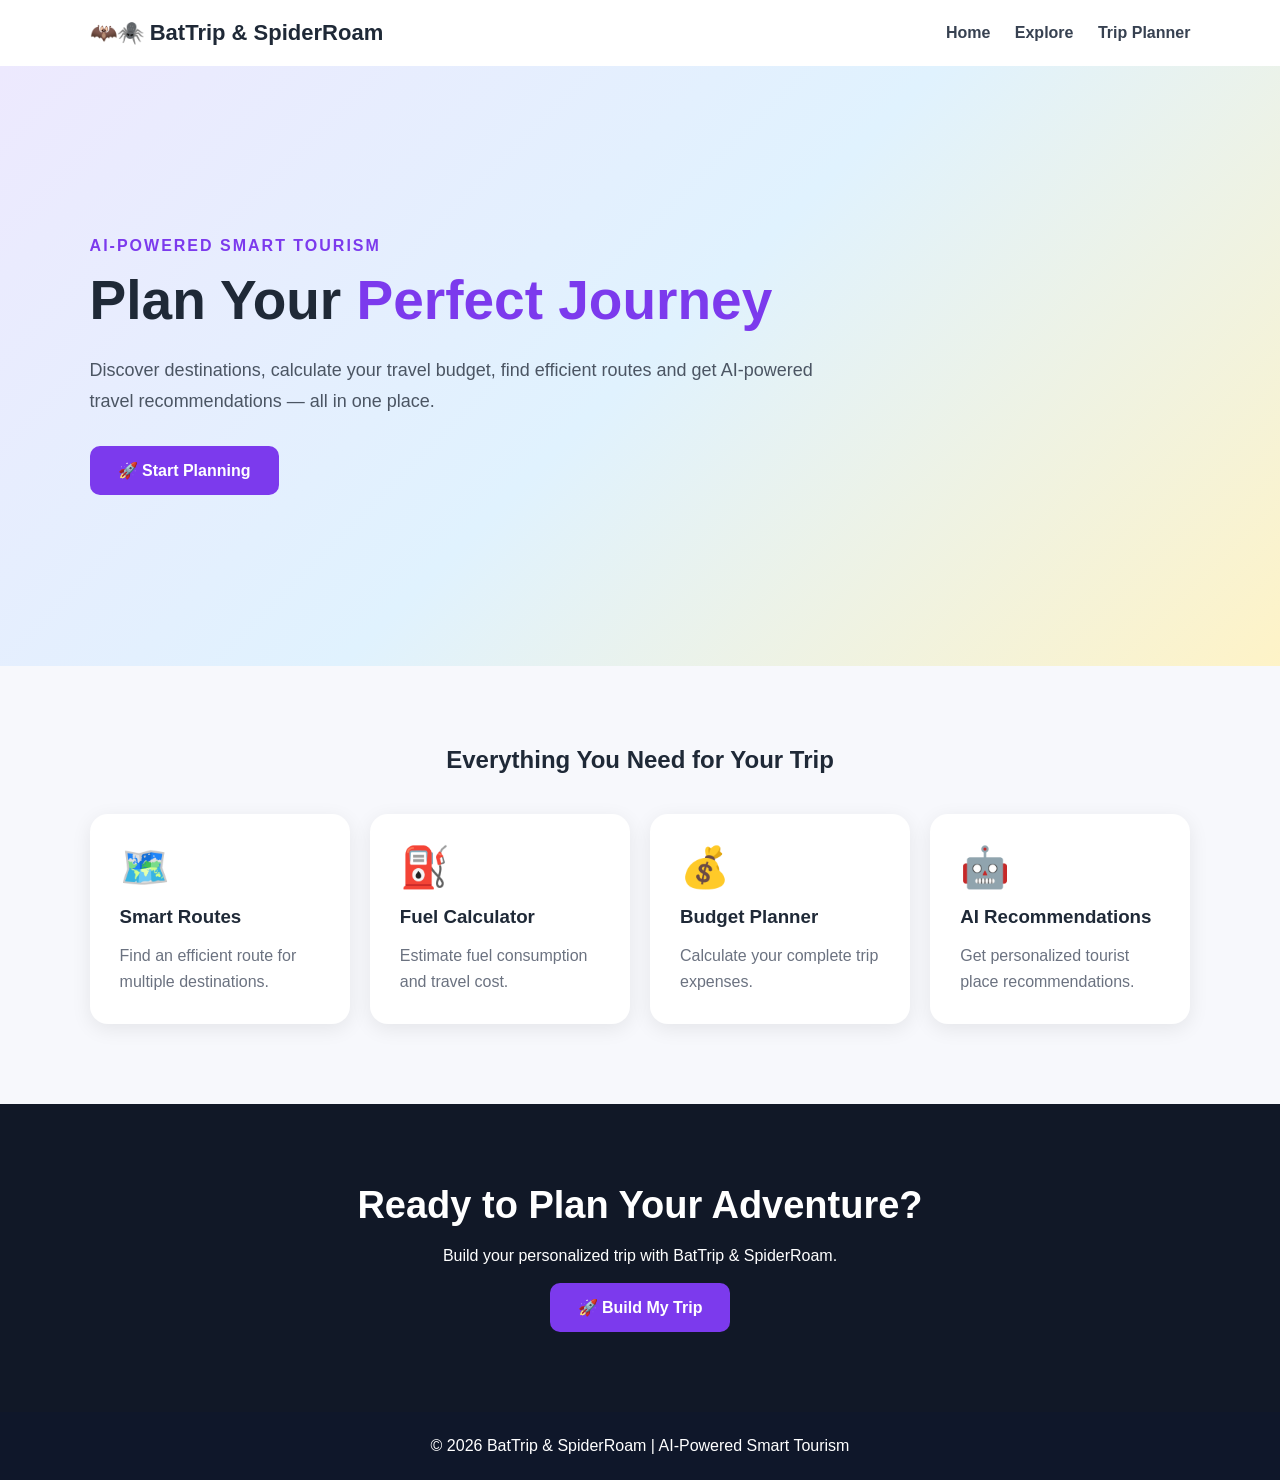
==== index.html @ 1167b887 "Add initial HTML structure for BatTrip & SpiderRoam Initial HTML structure for BatTrip & SpiderRoam " ====
<!DOCTYPE html>
<html lang="en">

<head>
    <meta charset="UTF-8">
    <meta name="viewport" content="width=device-width, initial-scale=1.0">

    <title>BatTrip & SpiderRoam</title>

    <style>
        * {
            margin: 0;
            padding: 0;
            box-sizing: border-box;
        }

        body {
            font-family: Arial, sans-serif;
            background: #f7f8fc;
            color: #1f2937;
        }

        header {
            background: white;
            padding: 20px 7%;
            display: flex;
            justify-content: space-between;
            align-items: center;
            box-shadow: 0 2px 10px rgba(0, 0, 0, 0.08);
        }

        .logo {
            font-size: 22px;
            font-weight: bold;
        }

        nav a {
            text-decoration: none;
            margin-left: 20px;
            color: #374151;
            font-weight: bold;
        }

        .hero {
            min-height: 600px;
            padding: 100px 7%;
            display: flex;
            align-items: center;
            background: linear-gradient(135deg,
                    #ede9fe,
                    #e0f2fe,
                    #fef3c7);
        }

        .hero-content {
            max-width: 750px;
        }

        .tagline {
            color: #7c3aed;
            font-weight: bold;
            letter-spacing: 2px;
            margin-bottom: 15px;
        }

        h1 {
            font-size: 55px;
            line-height: 1.1;
            margin-bottom: 25px;
        }

        h1 span {
            color: #7c3aed;
        }

        .hero p {
            font-size: 18px;
            line-height: 1.7;
            color: #4b5563;
            margin-bottom: 30px;
        }

        button {
            padding: 15px 28px;
            border: none;
            border-radius: 10px;
            background: #7c3aed;
            color: white;
            font-size: 16px;
            font-weight: bold;
        }

        .features {
            padding: 80px 7%;
        }

        .section-title {
            text-align: center;
            margin-bottom: 40px;
        }

        .cards {
            display: grid;
            grid-template-columns: repeat(4, 1fr);
            gap: 20px;
        }

        .card {
            background: white;
            padding: 30px;
            border-radius: 18px;
            box-shadow: 0 5px 20px rgba(0, 0, 0, 0.08);
        }

        .card h3 {
            margin: 15px 0;
        }

        .card p {
            color: #6b7280;
            line-height: 1.6;
        }

        .planner {
            padding: 80px 7%;
            background: #111827;
            text-align: center;
            color: white;
        }

        .planner h2 {
            font-size: 38px;
            margin-bottom: 20px;
        }

        footer {
            background: #0f172a;
            color: white;
            text-align: center;
            padding: 25px;
        }

        @media (max-width: 800px) {
            header {
                flex-direction: column;
                gap: 15px;
            }

            .hero {
                padding: 70px 7%;
            }

            h1 {
                font-size: 40px;
            }

            .cards {
                grid-template-columns: 1fr;
            }
        }
    </style>
</head>

<body>

    <header>
        <div class="logo">🦇🕷️ BatTrip & SpiderRoam </div>

        <nav>
            <a href="#">Home</a>
            <a href="#features">Explore</a>
            <a href="#planner">Trip Planner</a>
        </nav>
    </header>

    <section class="hero">

        <div class="hero-content">

            <div class="tagline">
                AI-POWERED SMART TOURISM
            </div>

            <h1>
                Plan Your
                <span>Perfect Journey</span>
            </h1>

            <p>
                Discover destinations, calculate your travel budget,
                find efficient routes and get AI-powered travel
                recommendations — all in one place.
            </p>

            <button onclick="window.location.href='planner.html'">
                🚀 Start Planning
            </button>

        </div>

    </section>

    <section class="features" id="features">

        <div class="section-title">
            <h2>Everything You Need for Your Trip</h2>
        </div>

        <div class="cards">

            <div class="card">
                <div style="font-size:40px;">🗺️</div>
                <h3>Smart Routes</h3>
                <p>
                    Find an efficient route for multiple destinations.
                </p>
            </div>

            <div class="card">
                <div style="font-size:40px;">⛽</div>
                <h3>Fuel Calculator</h3>
                <p>
                    Estimate fuel consumption and travel cost.
                </p>
            </div>

            <div class="card">
                <div style="font-size:40px;">💰</div>
                <h3>Budget Planner</h3>
                <p>
                    Calculate your complete trip expenses.
                </p>
            </div>

            <div class="card">
                <div style="font-size:40px;">🤖</div>
                <h3>AI Recommendations</h3>
                <p>
                    Get personalized tourist place recommendations.
                </p>
            </div>

        </div>

    </section>

    <section class="planner" id="planner">

        <h2>Ready to Plan Your Adventure?</h2>

        <p>
            Build your personalized trip with BatTrip & SpiderRoam.
        </p>

        <br>

        <button onclick="window.location.href='planner.html'">
            🚀 Build My Trip
        </button>

    </section>

    <footer>
        © 2026 BatTrip & SpiderRoam | AI-Powered Smart Tourism
    </footer>

    <script>
        function startPlanning() {
            alert("Trip Planner will be available soon!");
        }
    </script>

</body>

</html>
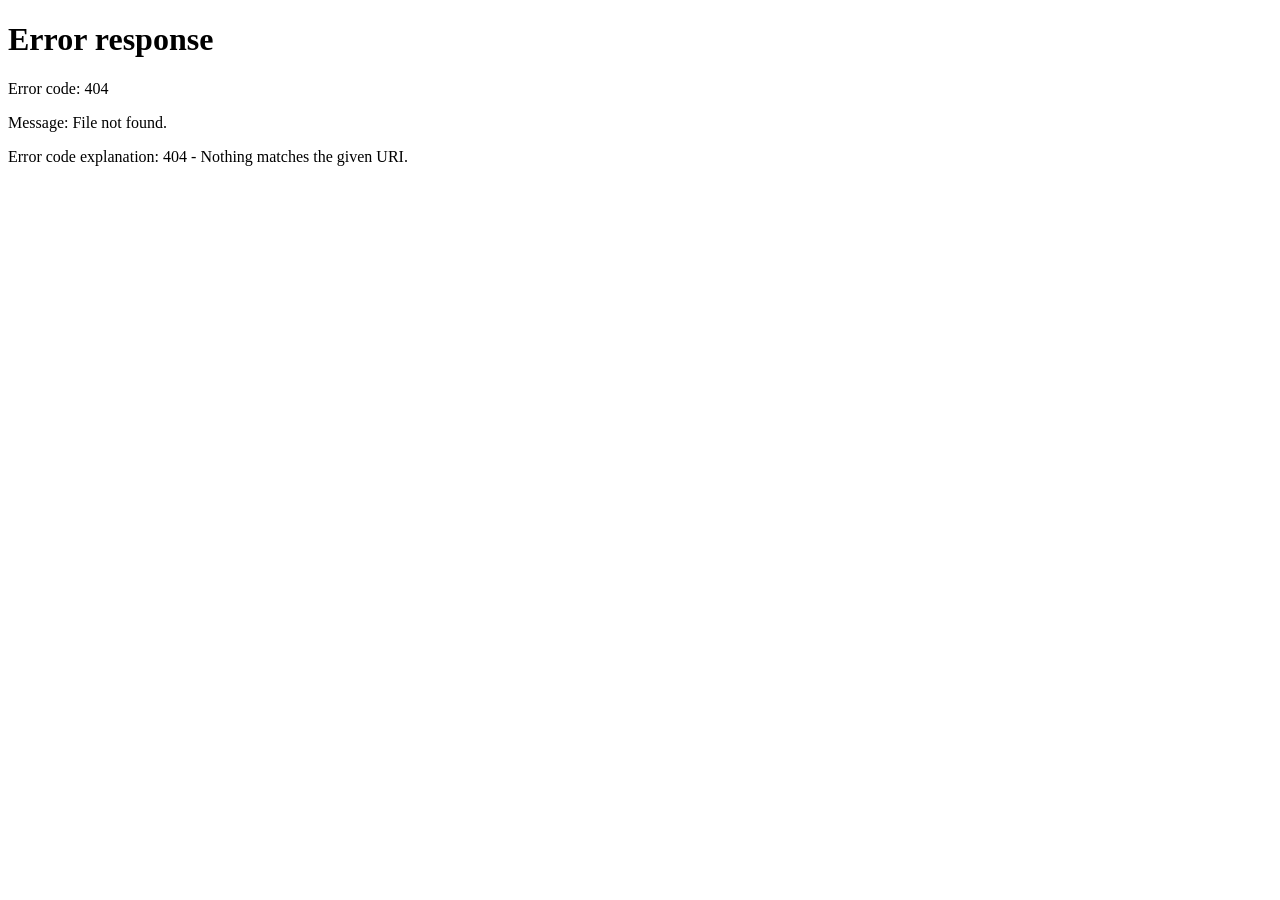
==== commit e8af630f: "Update index.html to redirect to Frontend Redirect to Frontend/index.html and display loading messag" ====
--- a/index.html
+++ b/index.html
@@ -1,275 +1,17 @@
 <!DOCTYPE html>
 <html lang="en">
-
 <head>
     <meta charset="UTF-8">
     <meta name="viewport" content="width=device-width, initial-scale=1.0">
-
+    <meta http-equiv="refresh" content="0; url=Frontend/index.html">
     <title>BatTrip & SpiderRoam</title>
-
-    <style>
-        * {
-            margin: 0;
-            padding: 0;
-            box-sizing: border-box;
-        }
-
-        body {
-            font-family: Arial, sans-serif;
-            background: #f7f8fc;
-            color: #1f2937;
-        }
-
-        header {
-            background: white;
-            padding: 20px 7%;
-            display: flex;
-            justify-content: space-between;
-            align-items: center;
-            box-shadow: 0 2px 10px rgba(0, 0, 0, 0.08);
-        }
-
-        .logo {
-            font-size: 22px;
-            font-weight: bold;
-        }
-
-        nav a {
-            text-decoration: none;
-            margin-left: 20px;
-            color: #374151;
-            font-weight: bold;
-        }
-
-        .hero {
-            min-height: 600px;
-            padding: 100px 7%;
-            display: flex;
-            align-items: center;
-            background: linear-gradient(135deg,
-                    #ede9fe,
-                    #e0f2fe,
-                    #fef3c7);
-        }
-
-        .hero-content {
-            max-width: 750px;
-        }
-
-        .tagline {
-            color: #7c3aed;
-            font-weight: bold;
-            letter-spacing: 2px;
-            margin-bottom: 15px;
-        }
-
-        h1 {
-            font-size: 55px;
-            line-height: 1.1;
-            margin-bottom: 25px;
-        }
-
-        h1 span {
-            color: #7c3aed;
-        }
-
-        .hero p {
-            font-size: 18px;
-            line-height: 1.7;
-            color: #4b5563;
-            margin-bottom: 30px;
-        }
-
-        button {
-            padding: 15px 28px;
-            border: none;
-            border-radius: 10px;
-            background: #7c3aed;
-            color: white;
-            font-size: 16px;
-            font-weight: bold;
-        }
-
-        .features {
-            padding: 80px 7%;
-        }
-
-        .section-title {
-            text-align: center;
-            margin-bottom: 40px;
-        }
-
-        .cards {
-            display: grid;
-            grid-template-columns: repeat(4, 1fr);
-            gap: 20px;
-        }
-
-        .card {
-            background: white;
-            padding: 30px;
-            border-radius: 18px;
-            box-shadow: 0 5px 20px rgba(0, 0, 0, 0.08);
-        }
-
-        .card h3 {
-            margin: 15px 0;
-        }
-
-        .card p {
-            color: #6b7280;
-            line-height: 1.6;
-        }
-
-        .planner {
-            padding: 80px 7%;
-            background: #111827;
-            text-align: center;
-            color: white;
-        }
-
-        .planner h2 {
-            font-size: 38px;
-            margin-bottom: 20px;
-        }
-
-        footer {
-            background: #0f172a;
-            color: white;
-            text-align: center;
-            padding: 25px;
-        }
-
-        @media (max-width: 800px) {
-            header {
-                flex-direction: column;
-                gap: 15px;
-            }
-
-            .hero {
-                padding: 70px 7%;
-            }
-
-            h1 {
-                font-size: 40px;
-            }
-
-            .cards {
-                grid-template-columns: 1fr;
-            }
-        }
-    </style>
 </head>
 
 <body>
-
-    <header>
-        <div class="logo">🦇🕷️ BatTrip & SpiderRoam </div>
-
-        <nav>
-            <a href="#">Home</a>
-            <a href="#features">Explore</a>
-            <a href="#planner">Trip Planner</a>
-        </nav>
-    </header>
-
-    <section class="hero">
-
-        <div class="hero-content">
-
-            <div class="tagline">
-                AI-POWERED SMART TOURISM
-            </div>
-
-            <h1>
-                Plan Your
-                <span>Perfect Journey</span>
-            </h1>
-
-            <p>
-                Discover destinations, calculate your travel budget,
-                find efficient routes and get AI-powered travel
-                recommendations — all in one place.
-            </p>
-
-            <button onclick="window.location.href='planner.html'">
-                🚀 Start Planning
-            </button>
-
-        </div>
-
-    </section>
-
-    <section class="features" id="features">
-
-        <div class="section-title">
-            <h2>Everything You Need for Your Trip</h2>
-        </div>
-
-        <div class="cards">
-
-            <div class="card">
-                <div style="font-size:40px;">🗺️</div>
-                <h3>Smart Routes</h3>
-                <p>
-                    Find an efficient route for multiple destinations.
-                </p>
-            </div>
-
-            <div class="card">
-                <div style="font-size:40px;">⛽</div>
-                <h3>Fuel Calculator</h3>
-                <p>
-                    Estimate fuel consumption and travel cost.
-                </p>
-            </div>
-
-            <div class="card">
-                <div style="font-size:40px;">💰</div>
-                <h3>Budget Planner</h3>
-                <p>
-                    Calculate your complete trip expenses.
-                </p>
-            </div>
-
-            <div class="card">
-                <div style="font-size:40px;">🤖</div>
-                <h3>AI Recommendations</h3>
-                <p>
-                    Get personalized tourist place recommendations.
-                </p>
-            </div>
-
-        </div>
-
-    </section>
-
-    <section class="planner" id="planner">
-
-        <h2>Ready to Plan Your Adventure?</h2>
-
-        <p>
-            Build your personalized trip with BatTrip & SpiderRoam.
-        </p>
-
-        <br>
-
-        <button onclick="window.location.href='planner.html'">
-            🚀 Build My Trip
-        </button>
-
-    </section>
-
-    <footer>
-        © 2026 BatTrip & SpiderRoam | AI-Powered Smart Tourism
-    </footer>
+    <p>Opening BatTrip & SpiderRoam...</p>
 
     <script>
-        function startPlanning() {
-            alert("Trip Planner will be available soon!");
-        }
+        window.location.replace("Frontend/index.html");
     </script>
-
 </body>
-
 </html>
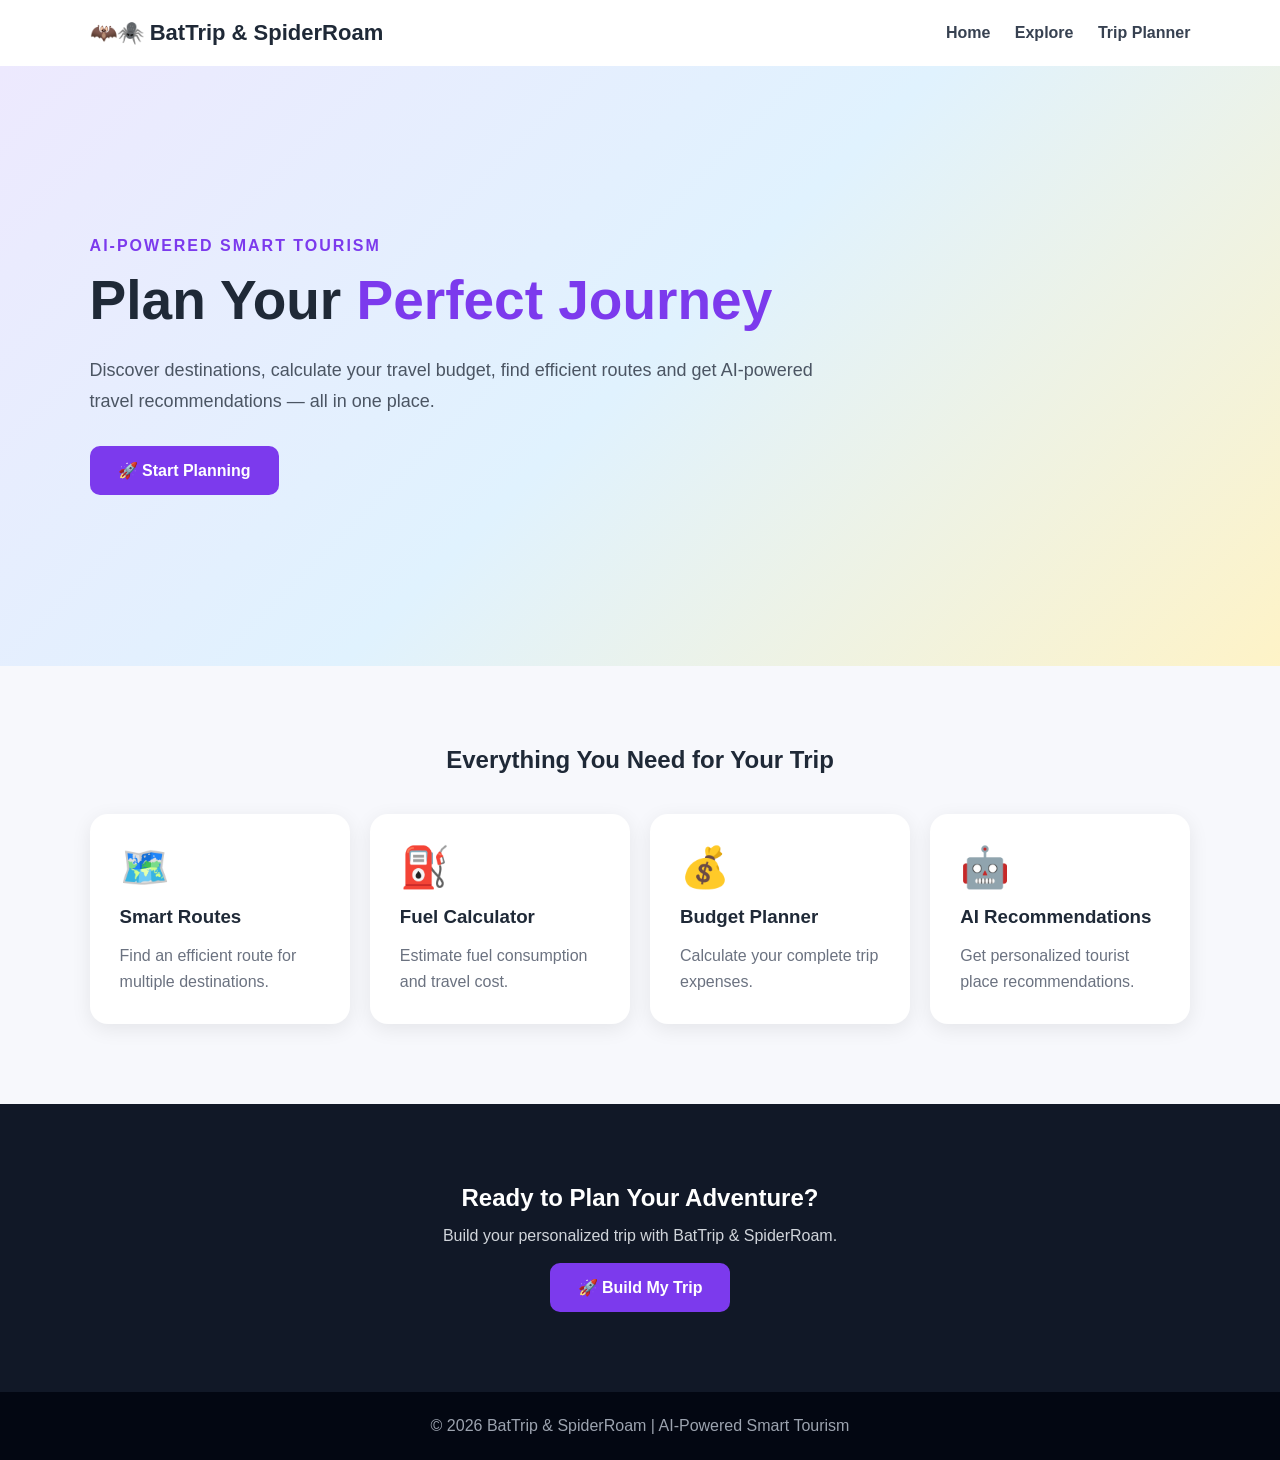
==== commit 33a2f6b3: "Update index.html" ====
--- a/index.html
+++ b/index.html
@@ -1,17 +1,361 @@
 <!DOCTYPE html>
 <html lang="en">
+
 <head>
     <meta charset="UTF-8">
     <meta name="viewport" content="width=device-width, initial-scale=1.0">
-    <meta http-equiv="refresh" content="0; url=Frontend/index.html">
+
     <title>BatTrip & SpiderRoam</title>
+
+    <style>
+        * {
+            margin: 0;
+            padding: 0;
+            box-sizing: border-box;
+        }
+
+        body {
+            font-family: Arial, sans-serif;
+            background: #f7f8fc;
+            color: #1f2937;
+        }
+
+        header {
+            background: white;
+            padding: 20px 7%;
+            display: flex;
+            justify-content: space-between;
+            align-items: center;
+            box-shadow: 0 2px 10px rgba(0, 0, 0, 0.08);
+        }
+
+        .logo {
+            font-size: 22px;
+            font-weight: bold;
+        }
+
+        nav a {
+            text-decoration: none;
+            margin-left: 20px;
+            color: #374151;
+            font-weight: bold;
+        }
+
+        .hero {
+            min-height: 600px;
+            padding: 100px 7%;
+            display: flex;
+            align-items: center;
+            background: linear-gradient(
+                135deg,
+                #ede9fe,
+                #e0f2fe,
+                #fef3c7
+            );
+        }
+
+        .hero-content {
+            max-width: 750px;
+        }
+
+        .tagline {
+            color: #7c3aed;
+            font-weight: bold;
+            letter-spacing: 2px;
+            margin-bottom: 15px;
+        }
+
+        h1 {
+            font-size: 55px;
+            line-height: 1.1;
+            margin-bottom: 25px;
+        }
+
+        h1 span {
+            color: #7c3aed;
+        }
+
+        .hero p {
+            font-size: 18px;
+            line-height: 1.7;
+            color: #4b5563;
+            margin-bottom: 30px;
+        }
+
+        button {
+            padding: 15px 28px;
+            border: none;
+            border-radius: 10px;
+            background: #7c3aed;
+            color: white;
+            font-size: 16px;
+            font-weight: bold;
+            cursor: pointer;
+        }
+
+        button:hover {
+            background: #6d28d9;
+        }
+
+        .features {
+            padding: 80px 7%;
+        }
+
+        .section-title {
+            text-align: center;
+            margin-bottom: 40px;
+        }
+
+        .cards {
+            display: grid;
+            grid-template-columns: repeat(4, 1fr);
+            gap: 20px;
+        }
+
+        .card {
+            background: white;
+            padding: 30px;
+            border-radius: 18px;
+            box-shadow: 0 5px 20px rgba(0, 0, 0, 0.08);
+        }
+
+        .card h3 {
+            margin: 15px 0;
+        }
+
+        .card p {
+            color: #6b7280;
+            line-height: 1.6;
+        }
+
+        .planner {
+            padding: 80px 7%;
+            background: #111827;
+            text-align: center;
+            color: white;
+        }
+
+        .planner p {
+            margin-top: 15px;
+            color: #d1d5db;
+        }
+
+        footer {
+            padding: 25px;
+            text-align: center;
+            background: #030712;
+            color: #9ca3af;
+        }
+
+        @media (max-width: 800px) {
+
+            header {
+                flex-direction: column;
+                gap: 15px;
+                text-align: center;
+            }
+
+            nav a {
+                margin: 0 7px;
+                font-size: 14px;
+            }
+
+            .hero {
+                padding: 70px 7%;
+                min-height: 500px;
+            }
+
+            h1 {
+                font-size: 40px;
+            }
+
+            .hero p {
+                font-size: 16px;
+            }
+
+            .cards {
+                grid-template-columns: 1fr;
+            }
+
+            .features {
+                padding: 60px 7%;
+            }
+
+            .planner {
+                padding: 60px 7%;
+            }
+        }
+    </style>
 </head>
 
 <body>
-    <p>Opening BatTrip & SpiderRoam...</p>
-
-    <script>
-        window.location.replace("Frontend/index.html");
-    </script>
+
+    <header>
+
+        <div class="logo">
+            🦇🕷️ BatTrip & SpiderRoam
+        </div>
+
+        <nav>
+            <a href="#">Home</a>
+
+            <a href="Frontend/explore.html">
+                Explore
+            </a>
+
+            <a href="Frontend/planner.html">
+                Trip Planner
+            </a>
+        </nav>
+
+    </header>
+
+
+    <section class="hero">
+
+        <div class="hero-content">
+
+            <div class="tagline">
+                AI-POWERED SMART TOURISM
+            </div>
+
+            <h1>
+                Plan Your
+                <span>Perfect Journey</span>
+            </h1>
+
+            <p>
+                Discover destinations, calculate your travel budget,
+                find efficient routes and get AI-powered travel
+                recommendations — all in one place.
+            </p>
+
+            <button
+                onclick="window.location.href='Frontend/planner.html'">
+                🚀 Start Planning
+            </button>
+
+        </div>
+
+    </section>
+
+
+    <section class="features" id="features">
+
+        <div class="section-title">
+
+            <h2>
+                Everything You Need for Your Trip
+            </h2>
+
+        </div>
+
+
+        <div class="cards">
+
+            <div class="card">
+
+                <div style="font-size:40px;">
+                    🗺️
+                </div>
+
+                <h3>
+                    Smart Routes
+                </h3>
+
+                <p>
+                    Find an efficient route for multiple
+                    destinations.
+                </p>
+
+            </div>
+
+
+            <div class="card">
+
+                <div style="font-size:40px;">
+                    ⛽
+                </div>
+
+                <h3>
+                    Fuel Calculator
+                </h3>
+
+                <p>
+                    Estimate fuel consumption and travel cost.
+                </p>
+
+            </div>
+
+
+            <div class="card">
+
+                <div style="font-size:40px;">
+                    💰
+                </div>
+
+                <h3>
+                    Budget Planner
+                </h3>
+
+                <p>
+                    Calculate your complete trip expenses.
+                </p>
+
+            </div>
+
+
+            <div class="card">
+
+                <div style="font-size:40px;">
+                    🤖
+                </div>
+
+                <h3>
+                    AI Recommendations
+                </h3>
+
+                <p>
+                    Get personalized tourist place
+                    recommendations.
+                </p>
+
+            </div>
+
+        </div>
+
+    </section>
+
+
+    <section class="planner" id="planner">
+
+        <h2>
+            Ready to Plan Your Adventure?
+        </h2>
+
+        <p>
+            Build your personalized trip with
+            BatTrip & SpiderRoam.
+        </p>
+
+        <br>
+
+        <button
+            onclick="window.location.href='Frontend/planner.html'">
+            🚀 Build My Trip
+        </button>
+
+    </section>
+
+
+    <footer>
+
+        © 2026 BatTrip & SpiderRoam |
+        AI-Powered Smart Tourism
+
+    </footer>
+
+
 </body>
+
 </html>
